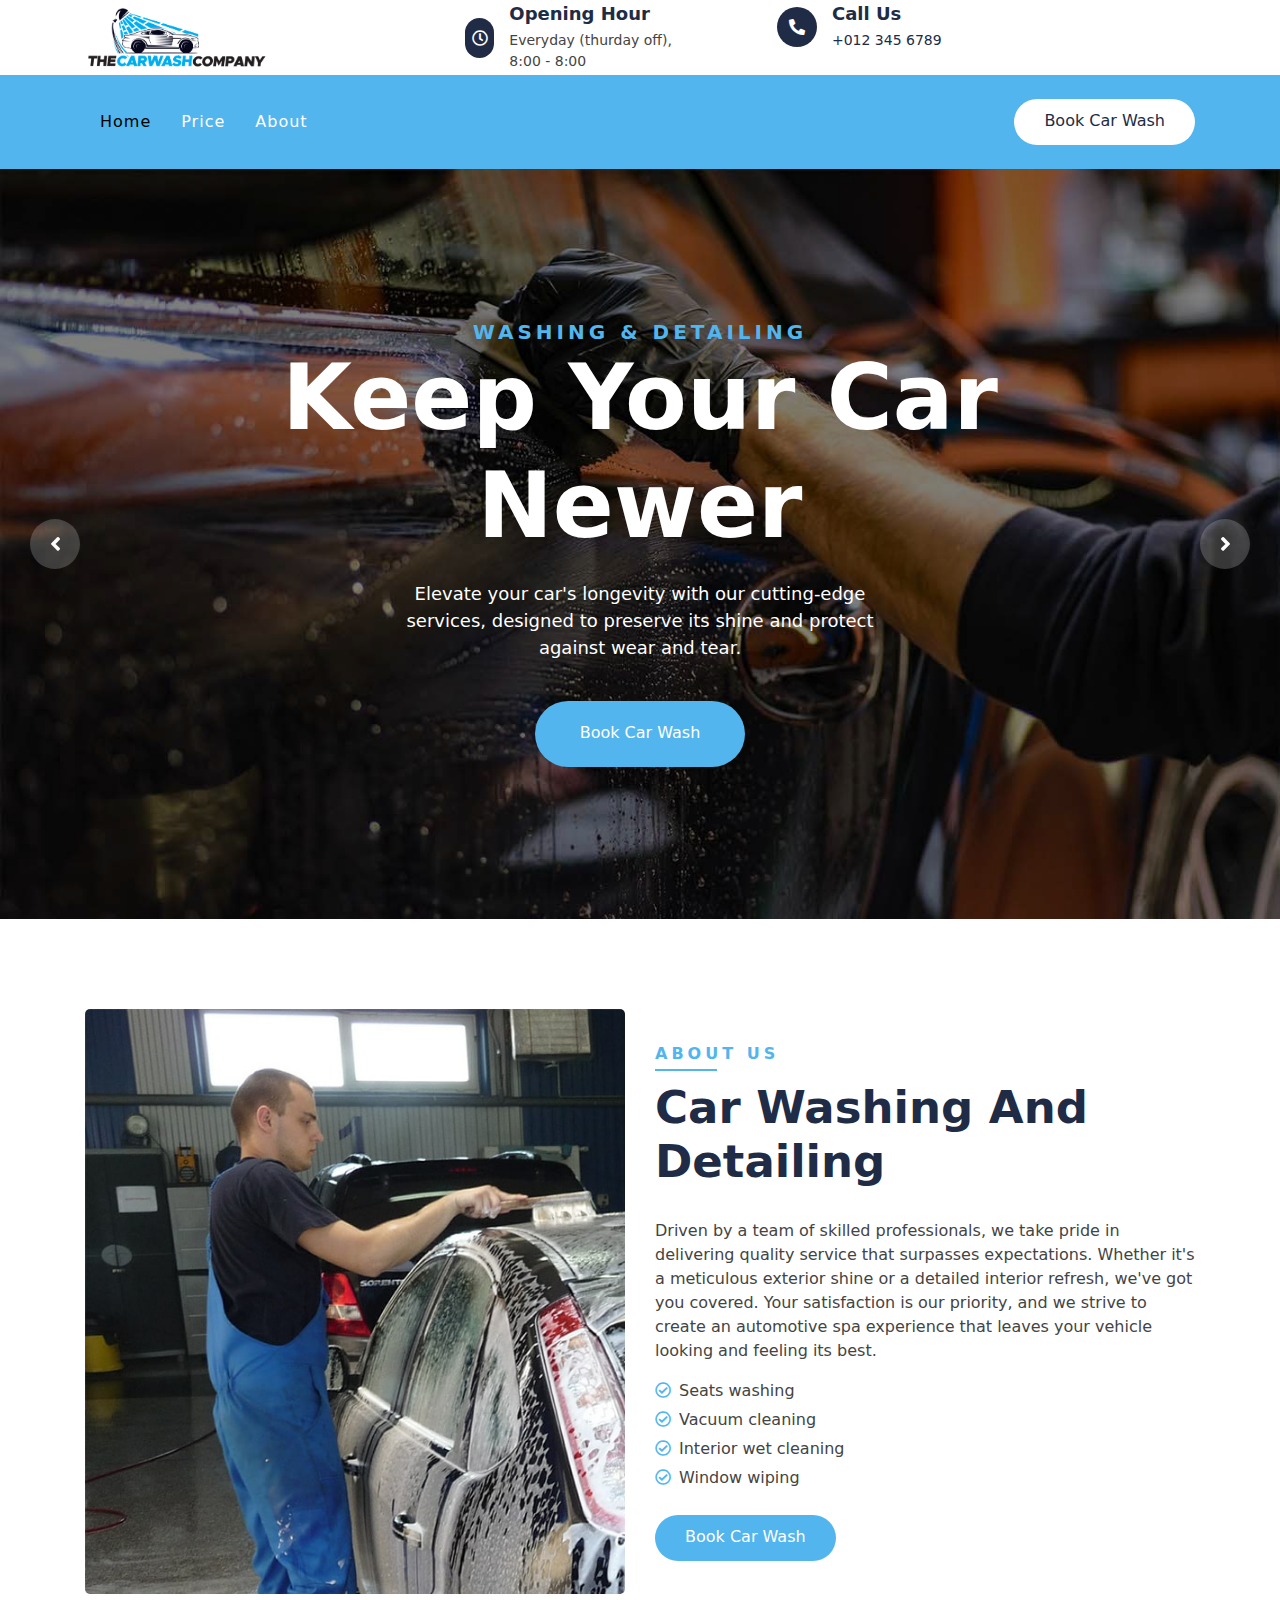
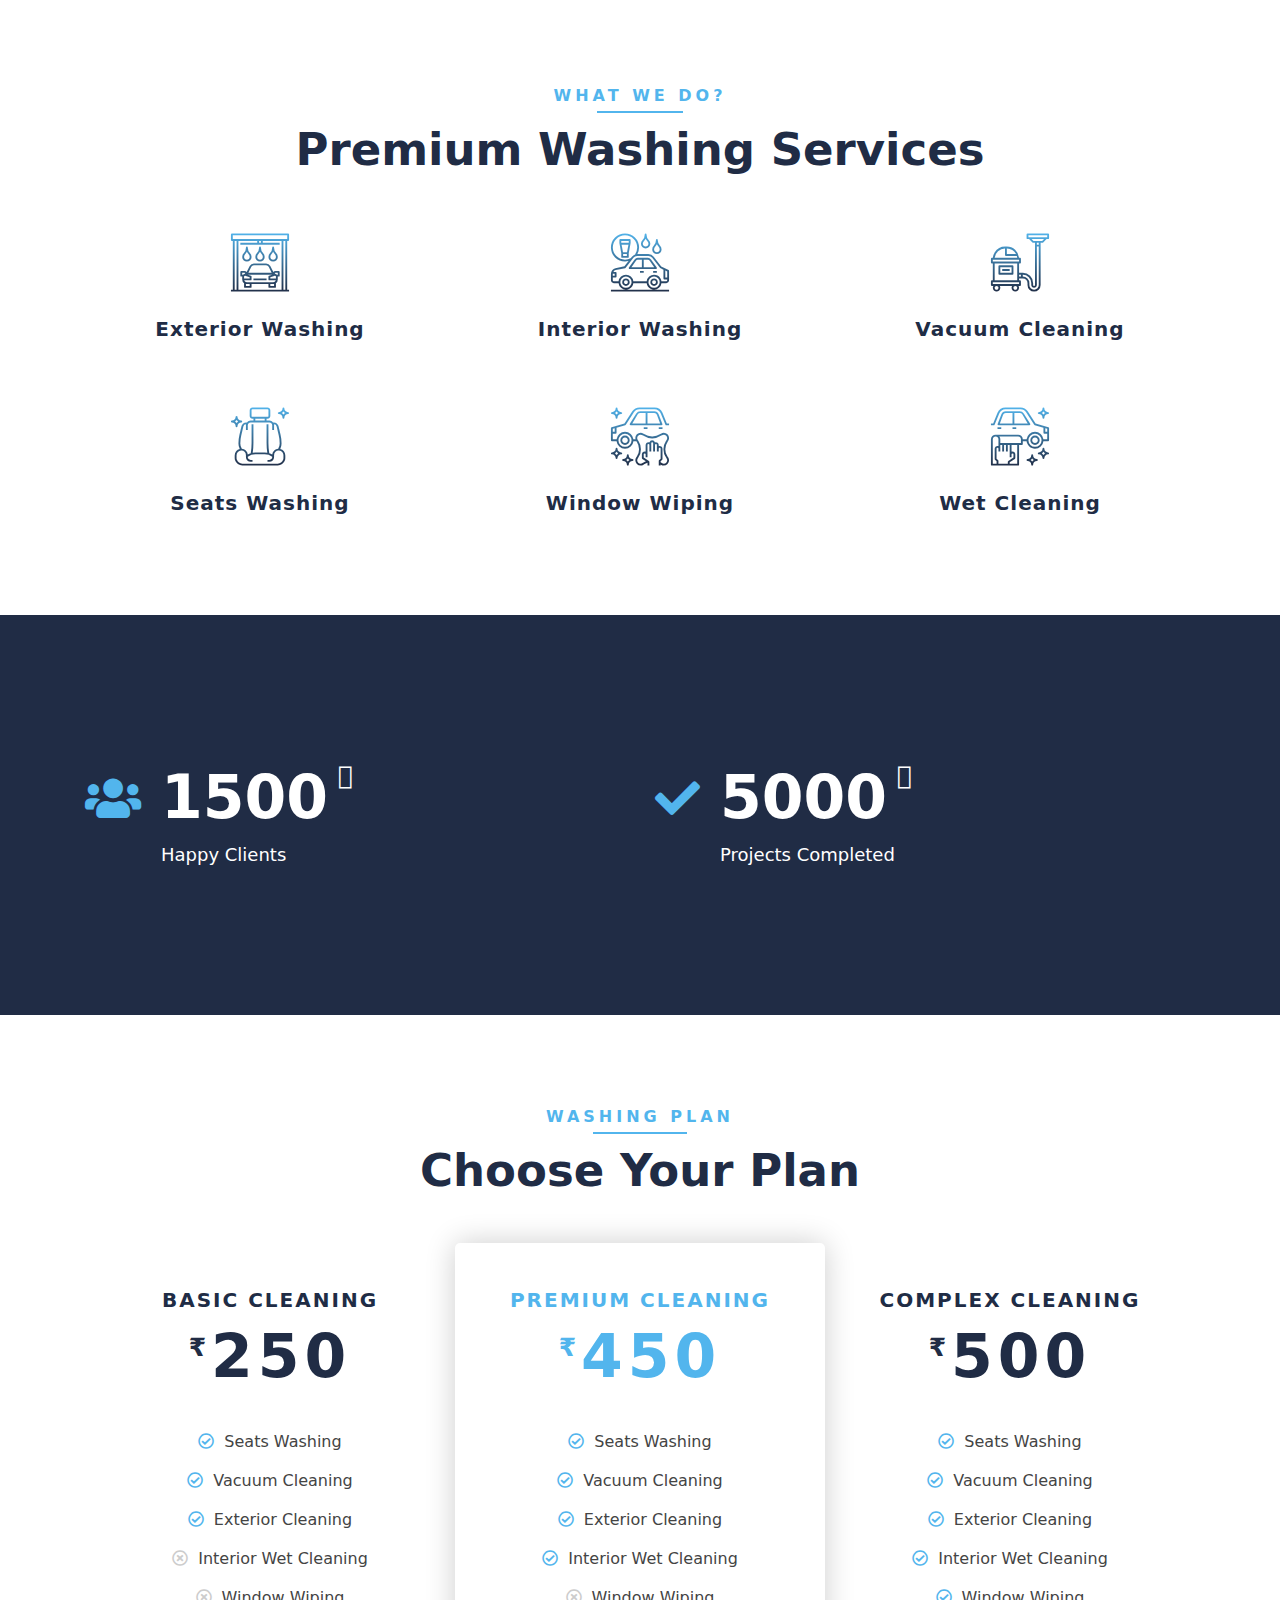
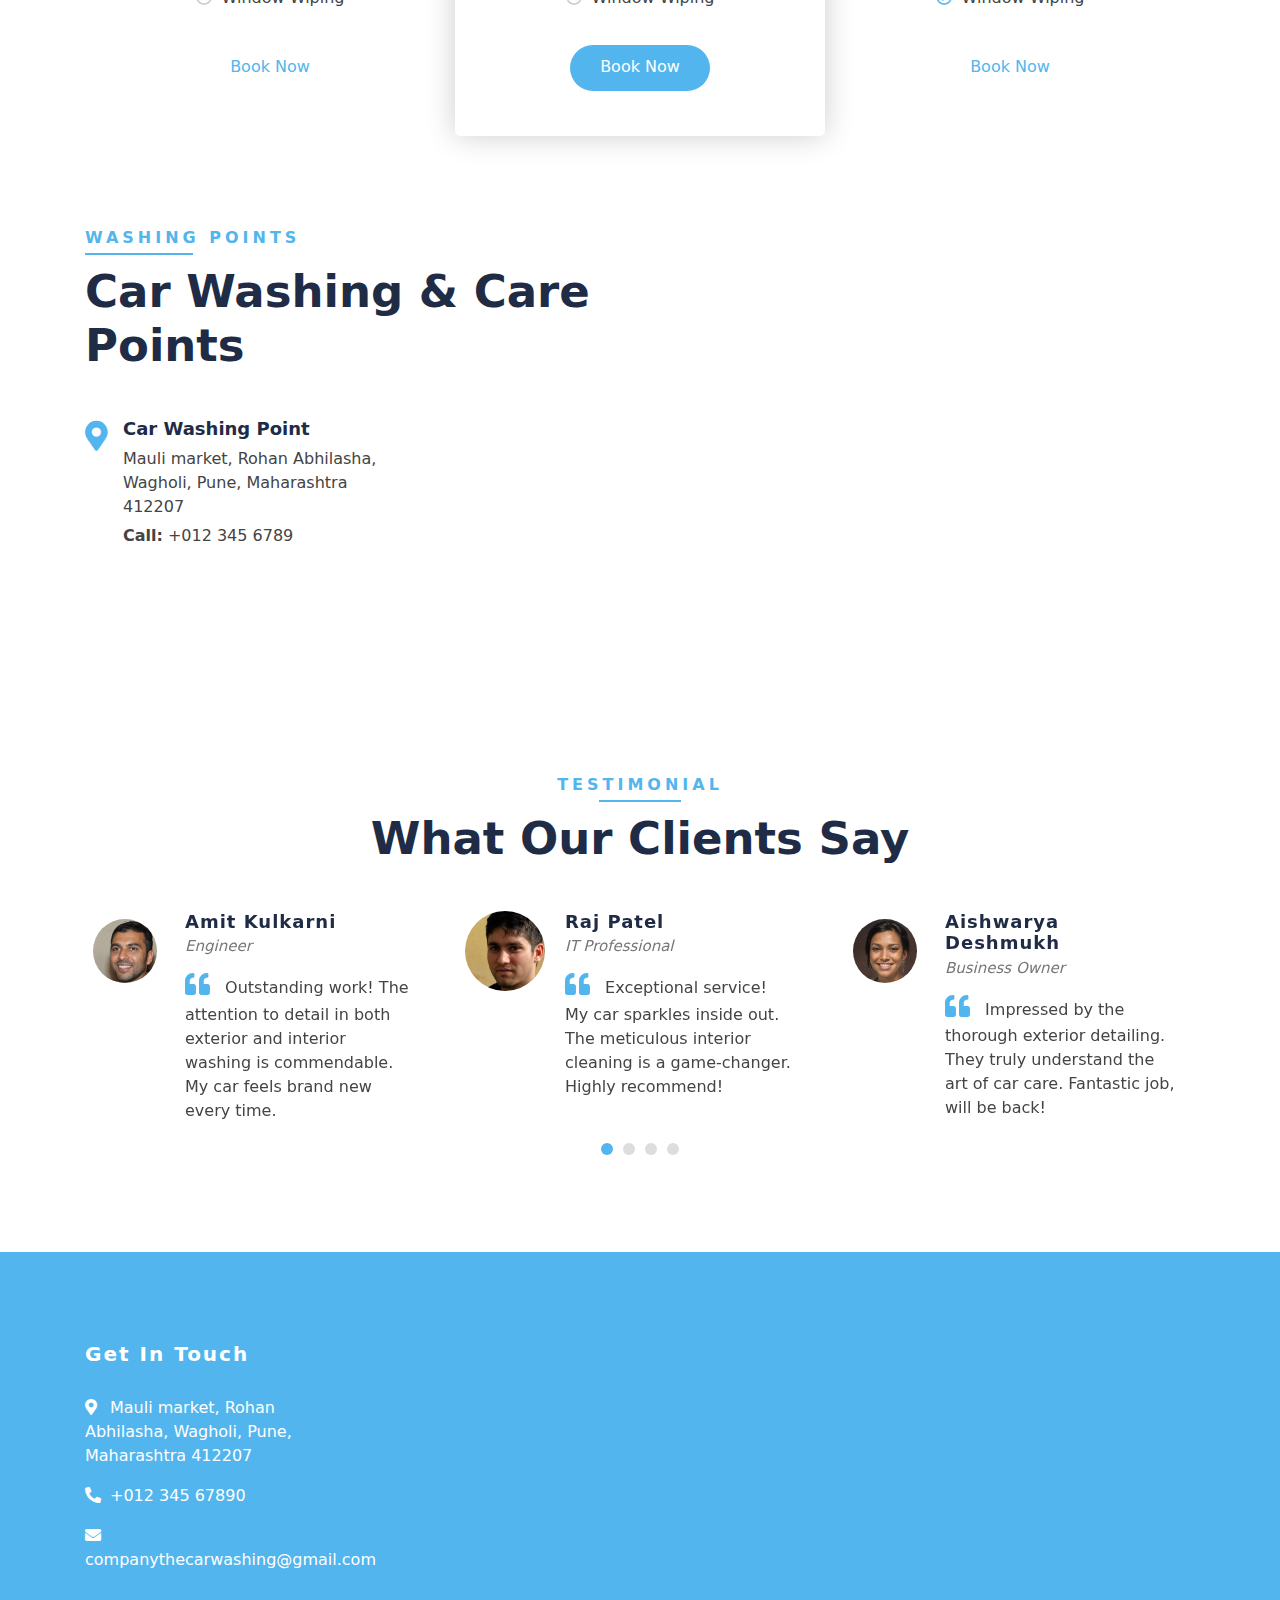
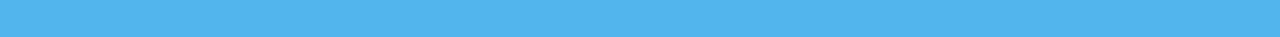
==== index.html @ 1bb8c7a6 "website uploaded v1" ====
<!DOCTYPE html>
<html lang="en">
  <head>
    <meta charset="utf-8" />
    <title>Washing Hub</title>
    <meta content="width=device-width, initial-scale=1.0" name="viewport" />
    <meta content="Free Website Template" name="keywords" />
    <meta content="Free Website Template" name="description" />
    <!-- Favicon -->
    <link href="img/favicon.ico" rel="icon" />

    <!-- CSS Libraries -->
    <link
      href="https://stackpath.bootstrapcdn.com/bootstrap/4.4.1/css/bootstrap.min.css"
      rel="stylesheet"
    />
    <link
      href="https://cdnjs.cloudflare.com/ajax/libs/font-awesome/5.10.0/css/all.min.css"
      rel="stylesheet"
    />
    <link href="lib/flaticon/font/flaticon.css" rel="stylesheet" />
    <link href="lib/animate/animate.min.css" rel="stylesheet" />
    <link href="lib/owlcarousel/assets/owl.carousel.min.css" rel="stylesheet" />

    <!-- Template Stylesheet -->
    <link href="css/style.css" rel="stylesheet" />
  </head>

  <body>
    <!-- Top Bar Start -->
    <div class="top-bar">
      <div class="container">
        <div class="row align-items-center">
          <div class="col-lg-4 col-md-12">
            <div class="logo">
              <a href="index.html">
                <!-- <h1>Washing<span>Hub</span></h1> -->
                <img src="img/logo.png" alt="Logo">
              </a>
            </div>
          </div>
          <div class="col-lg-8 col-md-7 d-none d-lg-block">
            <div class="row">
              <div class="col-4">
                <div class="top-bar-item">
                  <div class="top-bar-icon">
                    <i class="far fa-clock"></i>
                  </div>
                  <div class="top-bar-text">
                    <h3>Opening Hour</h3>
                    <p>Everyday (thurday off), 8:00 - 8:00</p>
                  </div>
                </div>
              </div>
              <div class="col-4">
                <div class="top-bar-item">
                  <div class="top-bar-icon">
                    <i class="fa fa-phone-alt"></i>
                  </div>
                  <div class="top-bar-text">
                    <h3>Call Us</h3>
                    <p><a href="tel:+4733378901">+012 345 6789</a></p>
                  </div>
                </div>
              </div>
              <div class="col-4">
                <!-- <div class="top-bar-item">
                  <div class="top-bar-icon">
                    <i class="far fa-envelope"></i>
                  </div>
                  <div class="top-bar-text">
                    <h3>Email Us</h3>
                    <p>
                      <a href="mailto:companythecarwashing@gmail.com"
                        >companythecarwashing@gmail.com</a
                      >
                    </p>
                  </div>
                </div> -->
              </div>
            </div>
          </div>
        </div>
      </div>
    </div>
    <!-- Top Bar End -->

    <!-- Nav Bar Start -->
    <div class="nav-bar">
      <div class="container">
        <nav class="navbar navbar-expand-lg bg-dark navbar-dark">
          <a href="#" class="navbar-brand">MENU</a>
          <button
            type="button"
            class="navbar-toggler"
            data-toggle="collapse"
            data-target="#navbarCollapse"
          >
            <span class="navbar-toggler-icon"></span>
          </button>

          <div
            class="collapse navbar-collapse justify-content-between"
            id="navbarCollapse"
          >
            <div class="navbar-nav mr-auto">
              <a href="index.html" class="nav-item nav-link active">Home</a>

              <!-- <a href="service.html" class="nav-item nav-link">Service</a> -->
              <a href="price.html" class="nav-item nav-link">Price</a>
              <!-- <a href="location.html" class="nav-item nav-link">Washing Points</a>
                            <a href="contact.html" class="nav-item nav-link">Contact</a> -->
              <a href="about.html" class="nav-item nav-link">About</a>
            </div>
            <div class="ml-auto">
              <a
                class="btn btn-custom"
                href="https://calendly.com/thecarwashcompany/car-wash"
                >Book Car Wash</a
              >
            </div>
          </div>
        </nav>
      </div>
    </div>
    <!-- Nav Bar End -->

    <!-- Carousel Start -->
    <div class="carousel">
      <div class="container-fluid">
        <div class="owl-carousel">
          <div class="carousel-item">
            <div class="carousel-img">
              <img src="img/carousel-1.jpg" alt="Image" />
            </div>
            <div class="carousel-text">
              <h3>Washing & Detailing</h3>
              <h1>Keep your Car Newer</h1>
              <p>
                Elevate your car's longevity with our cutting-edge services,
                designed to preserve its shine and protect against wear and
                tear.
              </p>
              <a
                class="btn btn-custom"
                href="https://calendly.com/thecarwashcompany/car-wash"
                >Book Car Wash</a
              >
            </div>
          </div>
          <div class="carousel-item">
            <div class="carousel-img">
              <img src="img/carousel-2.jpg" alt="Image" />
            </div>
            <div class="carousel-text">
              <h3>Washing & Detailing</h3>
              <h1>Quality service for you</h1>
              <p>
                Immerse your vehicle in the finest care, ensuring a meticulous
                and thorough cleaning experience that goes beyond surface-level
                dirt.
              </p>
              <a
                class="btn btn-custom"
                href="https://calendly.com/thecarwashcompany/car-wash"
                >Book Car Wash</a
              >
            </div>
          </div>
          <div class="carousel-item">
            <div class="carousel-img">
              <img src="img/carousel-3.jpg" alt="Image" />
            </div>
            <div class="carousel-text">
              <h3>Washing & Detailing</h3>
              <h1>Exterior & Interior Washing</h1>
              <p>
                Elevate your ride with our Exterior & Interior Washing – a blend
                of precision detailing for a gleaming exterior and a pampering
                spa treatment for a fresh and inviting interior experience.
              </p>
              <a
                class="btn btn-custom"
                href="https://calendly.com/thecarwashcompany/car-wash"
                >Book Car Wash</a
              >
            </div>
          </div>
        </div>
      </div>
    </div>
    <!-- Carousel End -->

    <!-- About Start -->
    <div class="about">
      <div class="container">
        <div class="row align-items-center">
          <div class="col-lg-6">
            <div class="about-img">
              <img src="img/about.jpg" alt="Image" />
            </div>
          </div>
          <div class="col-lg-6">
            <div class="section-header text-left">
              <p>About Us</p>
              <h2>car washing and detailing</h2>
            </div>
            <div class="about-content">
              <p>
                Driven by a team of skilled professionals, we take pride in
                delivering quality service that surpasses expectations. Whether
                it's a meticulous exterior shine or a detailed interior refresh,
                we've got you covered. Your satisfaction is our priority, and we
                strive to create an automotive spa experience that leaves your
                vehicle looking and feeling its best.
              </p>
              <ul>
                <li><i class="far fa-check-circle"></i>Seats washing</li>
                <li><i class="far fa-check-circle"></i>Vacuum cleaning</li>
                <li>
                  <i class="far fa-check-circle"></i>Interior wet cleaning
                </li>
                <li><i class="far fa-check-circle"></i>Window wiping</li>
              </ul>
              <a
                class="btn btn-custom"
                href="https://calendly.com/thecarwashcompany/car-wash"
                >Book Car Wash</a
              >
            </div>
          </div>
        </div>
      </div>
    </div>
    <!-- About End -->

    <!-- Service Start -->
    <div class="service">
      <div class="container">
        <div class="section-header text-center">
          <p>What We Do?</p>
          <h2>Premium Washing Services</h2>
        </div>
        <div class="row">
          <div class="col-lg-4 col-md-6">
            <center>
              <div class="service-item">
                <i class="flaticon-car-wash-1"></i>
                <h3>Exterior Washing</h3>
                <!-- <p>Lorem ipsum dolor sit amet elit. Phase nec preti facils ornare velit non metus tortor</p> -->
              </div>
            </center>
          </div>
          <div class="col-lg-4 col-md-6">
            <center>
              <div class="service-item">
                <i class="flaticon-car-wash"></i>
                <h3>Interior Washing</h3>
                <!-- <p>Lorem ipsum dolor sit amet elit. Phase nec preti facils ornare velit non metus tortor</p> -->
              </div>
            </center>
          </div>
          <div class="col-lg-4 col-md-6">
            <center>
              <div class="service-item">
                <i class="flaticon-vacuum-cleaner"></i>
                <h3>Vacuum Cleaning</h3>
                <!-- <p>Lorem ipsum dolor sit amet elit. Phase nec preti facils ornare velit non metus tortor</p> -->
              </div>
            </center>
          </div>
          <div class="col-lg-4 col-md-6">
            <center>
              <div class="service-item">
                <i class="flaticon-seat"></i>
                <h3>Seats Washing</h3>
                <!-- <p>Lorem ipsum dolor sit amet elit. Phase nec preti facils ornare velit non metus tortor</p> -->
              </div>
            </center>
          </div>
          <div class="col-lg-4 col-md-6">
            <center>
              <div class="service-item">
                <i class="flaticon-car-service"></i>
                <h3>Window Wiping</h3>
                <!-- <p>Lorem ipsum dolor sit amet elit. Phase nec preti facils ornare velit non metus tortor</p> -->
              </div>
            </center>
          </div>
          <div class="col-lg-4 col-md-6">
            <center>
              <div class="service-item">
                <i class="flaticon-car-service-2"></i>
                <h3>Wet Cleaning</h3>
                <!-- <p>Lorem ipsum dolor sit amet elit. Phase nec preti facils ornare velit non metus tortor</p> -->
              </div>
            </center>
          </div>
          <!-- <div class="col-lg-3 col-md-6">
                        <div class="service-item">
                            <i class="flaticon-car-wash"></i>
                            <h3>Oil Changing</h3>
                            <p>Lorem ipsum dolor sit amet elit. Phase nec preti facils ornare velit non metus tortor</p>
                        </div>
                    </div>
                    <div class="col-lg-3 col-md-6">
                        <div class="service-item">
                            <i class="flaticon-brush-1"></i>
                            <h3>Brake Reparing</h3>
                            <p>Lorem ipsum dolor sit amet elit. Phase nec preti facils ornare velit non metus tortor</p>
                        </div>
                    </div> -->
        </div>
      </div>
    </div>
    <!-- Service End -->

    <!-- Facts Start -->
    <div class="facts" data-parallax="scroll" data-image-src="img/facts.jpg">
      <div class="container">
        <div class="row">
          <!-- <div class="col-lg-3 col-md-6">
                        <div class="facts-item">
                            <i class="fa fa-map-marker-alt"></i>
                            <div class="facts-text">
                                <h3 data-toggle="counter-up">25</h3>
                                <p>Service Points</p>
                            </div>
                        </div>
                    </div>
                    <div class="col-lg-3 col-md-6">
                        <div class="facts-item">
                            <i class="fa fa-user"></i>
                            <div class="facts-text">
                                <h3 data-toggle="counter-up">350</h3>
                                <p>Engineers & Workers</p>
                            </div>
                        </div>
                    </div> -->
          <div class="col-lg-6 col-md-6">
            <div class="facts-item">
              <i class="fa fa-users"></i>
              <div class="facts-text">
                <h3 data-toggle="counter-up">1500</h3>
                <p>Happy Clients</p>
              </div>
            </div>
          </div>
          <div class="col-lg-6 col-md-6">
            <div class="facts-item">
              <i class="fa fa-check"></i>
              <div class="facts-text">
                <h3 data-toggle="counter-up">5000</h3>
                <p>Projects Completed</p>
              </div>
            </div>
          </div>
        </div>
      </div>
    </div>
    <!-- Facts End -->

    <!-- Price Start -->
    <div class="price">
      <div class="container">
        <div class="section-header text-center">
          <p>Washing Plan</p>
          <h2>Choose Your Plan</h2>
        </div>
        <div class="row">
          <div class="col-md-4">
            <div class="price-item">
              <div class="price-header">
                <h3>Basic Cleaning</h3>
                <h2><span>₹</span><strong>250</strong><span></span></h2>
              </div>
              <div class="price-body">
                <ul>
                  <li><i class="far fa-check-circle"></i>Seats Washing</li>
                  <li><i class="far fa-check-circle"></i>Vacuum Cleaning</li>
                  <li><i class="far fa-check-circle"></i>Exterior Cleaning</li>
                  <li>
                    <i class="far fa-times-circle"></i>Interior Wet Cleaning
                  </li>
                  <li><i class="far fa-times-circle"></i>Window Wiping</li>
                </ul>
              </div>
              <div class="price-footer">
                <a class="btn btn-custom" href="">Book Now</a>
              </div>
            </div>
          </div>
          <div class="col-md-4">
            <div class="price-item featured-item">
              <div class="price-header">
                <h3>Premium Cleaning</h3>
                <h2><span>₹</span><strong>450</strong><span></span></h2>
              </div>
              <div class="price-body">
                <ul>
                  <li><i class="far fa-check-circle"></i>Seats Washing</li>
                  <li><i class="far fa-check-circle"></i>Vacuum Cleaning</li>
                  <li><i class="far fa-check-circle"></i>Exterior Cleaning</li>
                  <li>
                    <i class="far fa-check-circle"></i>Interior Wet Cleaning
                  </li>
                  <li><i class="far fa-times-circle"></i>Window Wiping</li>
                </ul>
              </div>
              <div class="price-footer">
                <a class="btn btn-custom" href="">Book Now</a>
              </div>
            </div>
          </div>
          <div class="col-md-4">
            <div class="price-item">
              <div class="price-header">
                <h3>Complex Cleaning</h3>
                <h2><span>₹</span><strong>500</strong><span></span></h2>
              </div>
              <div class="price-body">
                <ul>
                  <li><i class="far fa-check-circle"></i>Seats Washing</li>
                  <li><i class="far fa-check-circle"></i>Vacuum Cleaning</li>
                  <li><i class="far fa-check-circle"></i>Exterior Cleaning</li>
                  <li>
                    <i class="far fa-check-circle"></i>Interior Wet Cleaning
                  </li>
                  <li><i class="far fa-check-circle"></i>Window Wiping</li>
                </ul>
              </div>
              <div class="price-footer">
                <a class="btn btn-custom" href="">Book Now</a>
              </div>
            </div>
          </div>
        </div>
      </div>
    </div>
    <!-- Price End -->

    <!-- Location Start -->
    <div class="location">
      <div class="container">
        <div class="row">
          <div class="col-lg-7">
            <div class="section-header text-left">
              <p>Washing Points</p>
              <h2>Car Washing & Care Points</h2>
            </div>
            <div class="row">
              <div class="col-md-6">
                <div class="location-item">
                  <i class="fa fa-map-marker-alt"></i>
                  <div class="location-text">
                    <h3>Car Washing Point</h3>
                    <p>Mauli market, Rohan Abhilasha, Wagholi, Pune, Maharashtra 412207</p>
                    <p><strong>Call:</strong>+012 345 6789</p>
                  </div>
                </div>
              </div>
              <!-- <div class="col-md-6">
                                <div class="location-item">
                                    <i class="fa fa-map-marker-alt"></i>
                                    <div class="location-text">
                                        <h3>Car Washing Point</h3>
                                        <p>Mauli market, Rohan Abhilasha, Wagholi, Pune, Maharashtra 412207</p>
                                        <p><strong>Call:</strong>+012 345 6789</p>
                                    </div>
                                </div>
                            </div>
                            <div class="col-md-6">
                                <div class="location-item">
                                    <i class="fa fa-map-marker-alt"></i>
                                    <div class="location-text">
                                        <h3>Car Washing Point</h3>
                                        <p>Mauli market, Rohan Abhilasha, Wagholi, Pune, Maharashtra 412207</p>
                                        <p><strong>Call:</strong>+012 345 6789</p>
                                    </div>
                                </div>
                            </div> -->
              <!-- <div class="col-md-6">
                                <div class="location-item">
                                    <i class="fa fa-map-marker-alt"></i>
                                    <div class="location-text">
                                        <h3>Car Washing Point</h3>
                                        <p>Mauli market, Rohan Abhilasha, Wagholi, Pune, Maharashtra 412207</p>
                                        <p><strong>Call:</strong>+012 345 6789</p>
                                    </div>
                                </div>
                            </div> -->
            </div>
          </div>

          <div class="col-lg-5">
            <iframe src="https://www.google.com/maps/embed?pb=!1m18!1m12!1m3!1d1614.3391071821234!2d73.96593327386806!3d18.593377877137232!2m3!1f0!2f0!3f0!3m2!1i1024!2i768!4f13.1!3m3!1m2!1s0x3bc2c5f25bf4a15d%3A0x6356641befa6824b!2sMauli%20market!5e0!3m2!1sen!2sin!4v1707665651496!5m2!1sen!2sin" width="600" height="450" style="border:0;" allowfullscreen="" loading="lazy" referrerpolicy="no-referrer-when-downgrade"></iframe>
            <!-- <div class="location-form">
                            <h3>Request for a car wash</h3>
                            <form>
                                <div class="control-group">
                                    <input type="text" class="form-control" placeholder="Name" required="required" />
                                </div>
                                <div class="control-group">
                                    <input type="email" class="form-control" placeholder="Email" required="required" />
                                </div>
                                <div class="control-group">
                                    <textarea class="form-control" placeholder="Description" required="required"></textarea>
                                </div>
                                <div>
                                    <button class="btn btn-custom" type="submit">Send Request</button>
                                </div>
                            </form>
                        </div> -->
          </div>
        </div>
      </div>
    </div>
    <!-- Location End -->

    <!-- Team Start -->
    <!-- <div class="team">
            <div class="container">
                <div class="section-header text-center">
                    <p>Meet Our Team</p>
                    <h2>Our Engineers & Workers</h2>
                </div>
                <div class="row">
                    <div class="col-lg-3 col-md-6">
                        <div class="team-item">
                            <div class="team-img">
                                <img src="img/team-1.png" alt="Team Image">
                            </div>
                            <div class="team-text">
                                <h2>Donald John</h2>
                                <p>Engineer</p>
                                <div class="team-social">
                                    <a href=""><i class="fab fa-twitter"></i></a>
                                    <a href=""><i class="fab fa-facebook-f"></i></a>
                                    <a href=""><i class="fab fa-linkedin-in"></i></a>
                                    <a href=""><i class="fab fa-instagram"></i></a>
                                </div>
                            </div>
                        </div>
                    </div>
                    <div class="col-lg-3 col-md-6">
                        <div class="team-item">
                            <div class="team-img">
                                <img src="img/team-1.png" alt="Team Image">
                            </div>
                            <div class="team-text">
                                <h2>Adam Phillips</h2>
                                <p>Engineer</p>
                                <div class="team-social">
                                    <a href=""><i class="fab fa-twitter"></i></a>
                                    <a href=""><i class="fab fa-facebook-f"></i></a>
                                    <a href=""><i class="fab fa-linkedin-in"></i></a>
                                    <a href=""><i class="fab fa-instagram"></i></a>
                                </div>
                            </div>
                        </div>
                    </div>
                    <div class="col-lg-3 col-md-6">
                        <div class="team-item">
                            <div class="team-img">
                                <img src="img/team-1.png" alt="Team Image">
                            </div>
                            <div class="team-text">
                                <h2>Thomas Olsen</h2>
                                <p>Worker</p>
                                <div class="team-social">
                                    <a href=""><i class="fab fa-twitter"></i></a>
                                    <a href=""><i class="fab fa-facebook-f"></i></a>
                                    <a href=""><i class="fab fa-linkedin-in"></i></a>
                                    <a href=""><i class="fab fa-instagram"></i></a>
                                </div>
                            </div>
                        </div>
                    </div>
                    <div class="col-lg-3 col-md-6">
                        <div class="team-item">
                            <div class="team-img">
                                <img src="img/team-1.png" alt="Team Image">
                            </div>
                            <div class="team-text">
                                <h2>James Alien</h2>
                                <p>Worker</p>
                                <div class="team-social">
                                    <a href=""><i class="fab fa-twitter"></i></a>
                                    <a href=""><i class="fab fa-facebook-f"></i></a>
                                    <a href=""><i class="fab fa-linkedin-in"></i></a>
                                    <a href=""><i class="fab fa-instagram"></i></a>
                                </div>
                            </div>
                        </div>
                    </div>
                </div>
            </div>
        </div> -->
    <!-- Team End -->

    <!-- Testimonial Start -->
    <div class="testimonial">
      <div class="container">
        <div class="section-header text-center">
          <p>Testimonial</p>
          <h2>What our clients say</h2>
        </div>
        <div class="owl-carousel testimonials-carousel">
          <div class="testimonial-item">
            <img src="img/Raj Patel_IT Professional.png" alt="Image" />
            <div class="testimonial-text">
              <h3>Raj Patel</h3>
              <h4>IT Professional</h4>
              <p>
                Exceptional service! My car sparkles inside out. The meticulous
                interior cleaning is a game-changer. Highly recommend!
              </p>
            </div>
          </div>
          <div class="testimonial-item">
            <img src="img/Aishwarya Deshmukh_Business owner.png" alt="Image" />
            <div class="testimonial-text">
              <h3>Aishwarya Deshmukh</h3>
              <h4>Business Owner</h4>
              <p>
                Impressed by the thorough exterior detailing. They truly
                understand the art of car care. Fantastic job, will be back!
              </p>
            </div>
          </div>
          <div class="testimonial-item">
            <img src="img/Dr Ananya Joshi_Doctor.png" alt="Image" />
            <div class="testimonial-text">
              <h3>Dr. Ananya Joshi</h3>
              <h4>Doctor</h4>
              <p>
                As a busy professional, I appreciate the efficiency. The
                exterior shine and interior freshness exceeded my expectations.
                Great job!
              </p>
            </div>
          </div>
          <div class="testimonial-item">
            <img src="img/Amit Kulkarni_Engineer.jpg" alt="Image" />
            <div class="testimonial-text">
              <h3>Amit Kulkarni</h3>
              <h4>Engineer</h4>
              <p>
                Outstanding work! The attention to detail in both exterior and
                interior washing is commendable. My car feels brand new every
                time.
              </p>
            </div>
          </div>
        </div>
      </div>
    </div>
    <!-- Testimonial End -->

    <!-- Footer Start -->
    <div class="footer">
      <div class="container">
        <div class="row">
          <div class="col-lg-3 col-md-6">
            <div class="footer-contact">
              <h2>Get In Touch</h2>
              <p>
                <i class="fa fa-map-marker-alt"></i>Mauli market, Rohan Abhilasha, Wagholi, Pune, Maharashtra 412207
              </p>
              <p><i class="fa fa-phone-alt"></i>+012 345 67890</p>
              <p><i class="fa fa-envelope"></i>companythecarwashing@gmail.com</p>
              <div class="footer-social">
                <!-- <a class="btn" href=""><i class="fab fa-twitter"></i></a>
                                <a class="btn" href=""><i class="fab fa-facebook-f"></i></a>
                                <a class="btn" href=""><i class="fab fa-youtube"></i></a> -->
                <!-- <a class="btn" href=""><i class="fab fa-instagram"></i></a>
                <a class="btn" href=""><i class="fab fa-whatsapp"></i></a> -->
              </div>
            </div>
          </div>
          <!-- <div class="col-lg-3 col-md-6">
                        <div class="footer-link">
                            <h2>Popular Links</h2>
                            <a href="">About Us</a>
                            <a href="">Contact Us</a>
                            <a href="">Our Service</a>
                            <a href="">Service Points</a>
                            <a href="">Pricing Plan</a>
                        </div>
                    </div>
                    <div class="col-lg-3 col-md-6">
                        <div class="footer-link">
                            <h2>Useful Links</h2>
                            <a href="">Terms of use</a>
                            <a href="">Privacy policy</a>
                            <a href="">Cookies</a>
                            <a href="">Help</a>
                            <a href="">FQAs</a>
                        </div>
                    </div> -->
          <!-- <div class="col-lg-3 col-md-6">
                        <div class="footer-newsletter">
                            <h2>Newsletter</h2>
                            <form>
                                <input class="form-control" placeholder="Full Name">
                                <input class="form-control" placeholder="Email">
                                <button class="btn btn-custom">Submit</button>
                            </form>
                        </div>
                    </div> -->
        </div>
      </div>
    </div>
    <!-- Footer End -->

    <!-- Back to top button -->
    <a href="#" class="back-to-top"><i class="fa fa-chevron-up"></i></a>

    <!-- Pre Loader -->
    <div id="loader" class="show">
      <div class="loader"></div>
    </div>

    <!-- JavaScript Libraries -->
    <script src="https://code.jquery.com/jquery-3.4.1.min.js"></script>
    <script src="https://stackpath.bootstrapcdn.com/bootstrap/4.4.1/js/bootstrap.bundle.min.js"></script>
    <script src="lib/easing/easing.min.js"></script>
    <script src="lib/owlcarousel/owl.carousel.min.js"></script>
    <script src="lib/waypoints/waypoints.min.js"></script>
    <script src="lib/counterup/counterup.min.js"></script>

    <!-- Contact Javascript File -->
    <script src="mail/jqBootstrapValidation.min.js"></script>
    <script src="mail/contact.js"></script>

    <!-- Template Javascript -->
    <script src="js/main.js"></script>
  </body>
</html>
---- lib/flaticon/font/flaticon.css ----
/*
  	Flaticon icon font: Flaticon
  	Creation date: 11/10/2020 08:08
  	*/

@font-face {
  font-family: "Flaticon";
  src: url("./Flaticon.eot");
  src: url("./Flaticon.eot?#iefix") format("embedded-opentype"),
       url("./Flaticon.woff2") format("woff2"),
       url("./Flaticon.woff") format("woff"),
       url("./Flaticon.ttf") format("truetype"),
       url("./Flaticon.svg#Flaticon") format("svg");
  font-weight: normal;
  font-style: normal;
}

@media screen and (-webkit-min-device-pixel-ratio:0) {
  @font-face {
    font-family: "Flaticon";
    src: url("./Flaticon.svg#Flaticon") format("svg");
  }
}

[class^="flaticon-"]:before, [class*=" flaticon-"]:before,
[class^="flaticon-"]:after, [class*=" flaticon-"]:after {   
  font-family: Flaticon;
        font-size: 20px;
font-style: normal;
margin-left: 20px;
}

.flaticon-car-wash-1:before { content: "\f100"; }
.flaticon-car-service:before { content: "\f101"; }
.flaticon-seat:before { content: "\f102"; }
.flaticon-car-service-1:before { content: "\f103"; }
.flaticon-car-wash:before { content: "\f104"; }
.flaticon-brush:before { content: "\f105"; }
.flaticon-vacuum-cleaner:before { content: "\f106"; }
.flaticon-brush-1:before { content: "\f107"; }
.flaticon-car-service-2:before { content: "\f108"; }
.flaticon-car-service-3:before { content: "\f109"; }
---- css/style.css ----
/*******************************/
/********* General CSS *********/
/*******************************/
body {
    color: #444444;
    font-weight: 400;
    background: #ffffff;
    font-family: system-ui, -apple-system, BlinkMacSystemFont, 'Segoe UI', Roboto, Oxygen, Ubuntu, Cantarell, 'Open Sans', 'Helvetica Neue', sans-serif;
}

h1,
h2, 
h3, 
h4,
h5, 
h6 {
    color: #202C45;
}

a {
    color: #202C45;
    transition: .3s;
}

a:hover,
a:active,
a:focus {
    color: #52b5ed;
    outline: none;
    text-decoration: none;
}

.btn.btn-custom {
    padding: 10px 30px 12px 30px;
    text-align: center; 
    font-size: 16px;
    font-weight: 500;
    color: #ffffff;
    background: #52b5ed;
    border: none;
    border-radius: 60px;
    box-shadow: inset 0 0 0 0 #202C45;
    transition: ease-out 0.5s;
    -webkit-transition: ease-out 0.5s;
    -moz-transition: ease-out 0.5s;
}

.btn.btn-custom:hover {
    color: #fff;
    background: #202C45;
    box-shadow: inset 200px 0 0 0 #202C45;
}

.btn:focus,
.form-control:focus {
    box-shadow: none;
}

.container-fluid {
    max-width: 1366px;
}

[class^="flaticon-"]:before, [class*=" flaticon-"]:before,
[class^="flaticon-"]:after, [class*=" flaticon-"]:after {   
    font-size: inherit;
    margin-left: 0;
}


/**********************************/
/****** Loader & Back to Top ******/
/**********************************/

.back-to-top {
    position: fixed;
    display: none;
    width: 44px;
    height: 44px;
    text-align: center;
    line-height: 1;
    font-size: 22px;
    right: 15px;
    bottom: 15px;
    transition: .5s;
    background: #7FBCD2;
    border-radius: 44px;
    z-index: 9;
}

.back-to-top i {
    color: #ffffff;
    padding-top: 10px;
}

.back-to-top:hover {
    background: #202C45;
}


/**********************************/
/********** Top Bar CSS ***********/
/**********************************/
.top-bar {
    position: relative;
    height: 75px;
    display: flex;
    align-items: center;
    background: #ffffff;
}

.top-bar .logo {
    text-align: left;
    overflow: hidden;
}

.top-bar .logo h1 {
    margin: -4px 0 0 0;
    color: #7FBCD2;
    font-size: 40px;
    line-height: 50px;
    font-weight: 800;
    letter-spacing: 1px;
    
}

.top-bar .logo h1 span {
    color: #202C45;
}

.top-bar .logo img {
    max-width: 100%;
    max-height: 60px;
}

.top-bar .top-bar-item {
    display: flex;
    align-items: center;
    justify-content: flex-end;
}

.top-bar .top-bar-icon {
    width: 40px;
    height: 40px;
    display: flex;
    align-items: center;
    justify-content: center;
    background: #202C45;
    border-radius: 40px;
}

.top-bar .top-bar-icon i {
    margin: 0;
    color: #ffffff;
    font-size: 16px;
}

.top-bar .top-bar-text {
    padding-left: 15px;
}

.top-bar .top-bar-text h3 {
    margin: 0 0 5px 0;
    font-size: 18px;
    font-weight: 600;
}

.top-bar .top-bar-text p {
    margin: 0;
    font-size: 14px;
    font-weight: 400;
}

@media (max-width: 991.98px) {
    .top-bar .logo {
        text-align: center;
    }
}


/**********************************/
/*********** Nav Bar CSS **********/
/**********************************/
.nav-bar {
    position: relative;
    background: #52b5ed;
}

.nav-bar.nav-sticky {
    position: fixed;
    width: 100%;
    top: 0;
    left: 0;
    box-shadow: 0 2px 5px rgba(0, 0, 0, .3);
    z-index: 999;
}

.nav-bar .navbar {
    padding: 20px 0;
    background: #52b5ed !important;
    transition: .3s;
}

.nav-bar.nav-sticky .navbar {
    padding: 5px 0;
}

.navbar-dark .navbar-nav .nav-link,
.navbar-dark .navbar-nav .nav-link:focus,
.navbar-dark .navbar-nav .nav-link:hover,
.navbar-dark .navbar-nav .nav-link.active {
    color: #ffffff;
    padding: 15px;
    font-weight: 500;
    letter-spacing: 1px;
}

.navbar-dark .navbar-nav .nav-link:hover,
.navbar-dark .navbar-nav .nav-link.active {
    color: black;
}

.nav-bar .dropdown-menu {
    margin-top: 0;
    border: 0;
    border-radius: 0;
    background: #f8f9fa;
}

.nav-bar .btn.btn-custom {
    color: #202C45;
    background: #ffffff;
    box-shadow: inset 0 0 0 0 #52b5ed;
}

.nav-bar .btn:hover {
    color: #ffffff;
    background: #52b5ed;
    box-shadow: inset 200px 0 0 0 #52b5ed;
}

@media (min-width: 992px) {
    .nav-bar .navbar-brand {
        display: none;
    }
}

@media (max-width: 991.98px) {
    .navbar-dark .navbar-nav .nav-link,
    .navbar-dark .navbar-nav .nav-link:focus,
    .navbar-dark .navbar-nav .nav-link:hover,
    .navbar-dark .navbar-nav .nav-link.active {
        padding: 5px 0;
    }
    
    .nav-bar .dropdown-menu {
        box-shadow: none;
    }
    
    .nav-bar .btn {
        display: none;
    }
}


/*******************************/
/********** Hero CSS ***********/
/*******************************/
.carousel {
    position: relative;
    width: 100%;
    min-height: 400px;
    background: #ffffff;
    margin-bottom: 45px;
}

.carousel .container-fluid {
    padding: 0;
}

.carousel .carousel-item {
    position: relative;
    width: 100%;
    min-height: 400px;
    display: flex;
    align-items: center;
    justify-content: center;
    flex-direction: column;
}

.carousel .carousel-img {
    position: relative;
    width: 100%;
    height: 100%;
    min-height: 400px;
    text-align: right;
    overflow: hidden;
}

.carousel .carousel-img::after {
    position: absolute;
    content: "";
    top: 0;
    right: 0;
    bottom: 0;
    left: 0;
    background: rgba(0, 0, 0, .5);
    z-index: 1;
}

.carousel .carousel-img img {
    width: 100%;
    height: 100%;
    object-fit: cover;
}

.carousel .carousel-text {
    position: absolute;
    max-width: 992px;
    padding: 0 15px;
    text-align: center;
    display: flex;
    align-items: center;
    justify-content: center;
    flex-direction: column;
    z-index: 2;
}

.carousel .carousel-text h3 {
    color: #52b5ed;
    font-size: 20px;
    font-weight: 700;
    letter-spacing: 4px;
    text-transform: uppercase;
    margin-bottom: 0px;
}

.carousel .carousel-text h1 {
    color: #ffffff;
    font-size: 90px;
    font-weight: 700;
    margin-bottom: 20px;
    text-transform: capitalize;
}

.carousel .carousel-text p {
    max-width: 500px;
    color: #ffffff;
    font-size: 18px;
    margin-bottom: 40px;
}

.carousel .btn.btn-custom {
    padding: 20px 45px 22px 45px;
    color: #ffffff;
}

.carousel .btn.btn-custom:hover {
    color: #fff;
}

.carousel .owl-nav {
    position: absolute;
    width: 100%;
    height: 50px;
    top: calc(50% - 25px);
    left: 0;
    display: flex;
    justify-content: space-between;
    z-index: 9;
}

.carousel .owl-nav .owl-prev,
.carousel .owl-nav .owl-next {
    width: 50px;
    height: 50px;
    display: flex;
    align-items: center;
    justify-content: center;
    color: #ffffff;
    border-radius: 50px;
    background: rgba(256, 256, 256, .2);
    font-size: 22px;
    transition: .5s;
}

.carousel .owl-nav .owl-prev {
    margin-left: 30px;
}

.carousel .owl-nav .owl-next {
    margin-right: 30px;
}

.carousel .owl-nav .owl-prev:hover,
.carousel .owl-nav .owl-next:hover {
    color: #ffffff;
    background: #52b5ed;
}

.carousel .animated {
    -webkit-animation-duration: 1s;
    animation-duration: 1s;
}

@media (max-width: 991.98px) {
    .carousel .carousel-text h3 {
        margin-bottom: 5px;
    }
    
    .carousel .carousel-text h1 {
        font-size: 60px;
    }
    
    .carousel .carousel-text p {
        font-size: 16px;
    }
    
    .carousel .carousel-text .btn {
        padding: 12px 30px;
        font-size: 15px;
        letter-spacing: 0;
    }
}

@media (max-width: 767.98px) {
    .carousel .carousel-text h3 {
        font-size: 18px;
        letter-spacing: 2px;
        margin-bottom: 15px;
    }
    
    .carousel .carousel-text h1 {
        font-size: 45px;
    }
    
    .carousel .carousel-text .btn {
        padding: 10px 25px;
        font-size: 15px;
        letter-spacing: 0;
    }
}

@media (max-width: 575.98px) {
    .carousel .carousel-text h3 {
        font-size: 14px;
        letter-spacing: 1px;
        margin-bottom: 10px;
    }
    
    .carousel .carousel-text h1 {
        font-size: 30px;
        margin-bottom: 15px;
    }
    
    .carousel .carousel-text p {
        margin-bottom: 25px;
    }
    
    .carousel .carousel-text .btn {
        padding: 8px 20px;
        font-size: 14px;
        letter-spacing: 0;
    }
}


/*******************************/
/******* Page Header CSS *******/
/*******************************/
.page-header {
    position: relative;
    margin-bottom: 45px;
    padding: 90px 0;
    text-align: center;
    background: #52b5ed;
    border-top: 1px dotted #ffffff;
}

.page-header h2 {
    position: relative;
    color: #ffffff;
    font-size: 60px;
    font-weight: 700;
    margin-bottom: 20px;
    padding-bottom: 5px;
}

.page-header h2::after {
    position: absolute;
    content: "";
    width: 100px;
    height: 2px;
    left: calc(50% - 50px);
    bottom: 0;
    background: #ffffff;
}

.page-header a {
    position: relative;
    padding: 0 12px;
    font-size: 22px;
    color: #ffffff;
}

.page-header a:hover {
    color: #52b5ed;
}

.page-header a::after {
    position: absolute;
    content: "/";
    width: 8px;
    height: 8px;
    top: -2px;
    right: -7px;
    text-align: center;
    color: #ffffff;
}

.page-header a:last-child::after {
    display: none;
}

@media (max-width: 991.98px) {
    .page-header {
        padding: 60px 0;
    }
    
    .page-header h2 {
        font-size: 45px;
    }
    
    .page-header a {
        font-size: 20px;
    }
}

@media (max-width: 767.98px) {
    .page-header {
        padding: 45px 0;
    }
    
    .page-header h2 {
        font-size: 35px;
    }
    
    .page-header a {
        font-size: 18px;
    }
}


/*******************************/
/******* Section Header ********/
/*******************************/
.section-header {
    position: relative;
    width: 100%;
    max-width: 700px;
    margin: 0 auto 45px auto;
}

.section-header p {
    display: inline-block;
    margin-bottom: 10px;
    padding-bottom: 5px;
    position: relative;
    font-size: 16px;
    font-weight: 700;
    letter-spacing: 4px;
    text-transform: uppercase;
    color: #52b5ed;
}

.section-header p::after {
    position: absolute;
    content: "";
    width: 50%;
    height: 2px;
    left: 25%;
    bottom: 0;
    background: #52b5ed;
}

.section-header.text-left p::after {
    left: 0;
}

.section-header.text-right p::after {
    left: 50%;
}

.section-header h2 {
    margin: 0;
    font-size: 45px;
    font-weight: 700;
    text-transform: capitalize;
}

@media (max-width: 991.98px) {
    .section-header h2 {
        font-size: 45px;
    }
}

@media (max-width: 767.98px) {
    .section-header h2 {
        font-size: 40px;
    }
}

@media (max-width: 575.98px) {
    .section-header h2 {
        font-size: 35px;
    }
}


/*******************************/
/********** About CSS **********/
/*******************************/
.about {
    position: relative;
    width: 100%;
    padding: 45px 0 15px 0;
}

.about .section-header {
    margin-bottom: 30px;
    margin-left: 0;
}

.about .about-img img {
    width: 100%;
    border-radius: 5px;
    margin-bottom: 30px;
}

.about .about-content {
    margin-bottom: 30px;
}

.about .about-content ul {
    margin: 0;
    padding: 0;
    list-style: none;
    margin-bottom: 25px;
}

.about .about-content ul li {
    margin-bottom: 5px;
}

.about .about-content ul li i {
    margin-right: 8px;
    color: #52b5ed;
}


/*******************************/
/********* Service CSS *********/
/*******************************/
.service {
    position: relative;
    width: 100%;
    padding: 45px 0 0 0;
}

.service .service-item {
    position: relative;
    width: 100%;
    display: flex;
    flex-direction: column;
    margin-bottom: 45px;
}

.service .service-item i {
    color: #202C45;
    font-size: 75px;
    line-height: 75px;
    margin-bottom: 20px;
}

.service .service-item [class^="flaticon-"]::before {
    margin: 0;
    font-size: 60px;
    line-height: 60px;
    background-image: linear-gradient(#52b5ed, #202C45);
    -webkit-background-clip: text;
    -webkit-text-fill-color: transparent;
    transition: .5s;
}

.service .service-item h3 {
    margin-bottom: 10px;
    font-size: 20px;
    font-weight: 700;
    letter-spacing: 1px;
}

.service .service-item p {
    margin: 0;
}


/*******************************/
/********** Facts CSS **********/
/*******************************/
.facts {
    position: relative;
    width: 100%;
    min-height: 400px;
    margin: 45px 0;
    display: flex;
    align-items: center;
    background: #202C45;
}

.facts .facts-item {
    display: flex;
    flex-direction: row;
    margin: 25px 0;
}

.facts .facts-item i {
    margin-top: 15px;
    font-size: 45px;
    color: #52b5ed;
}

.facts .facts-text {
    padding-left: 20px;
}

.facts .facts-text h3 {
    position: relative;
    display: inline-block;
    color: #ffffff;
    font-size: 60px;
    font-weight: 700;
}

.facts .facts-text h3::after {
    position: absolute;
    content: "\f067";
    top: 0px;
    right: -25px;
    color: #ffffff;
    font-size: 25px;
    font-family: ;
    font-weight: 900;
}

.facts .facts-text p {
    color: #ffffff;
    font-size: 18px;
    font-weight: 500;
    margin: 0;
}


/*******************************/
/********* Pricing CSS *********/
/*******************************/
.price {
    position: relative;
    width: 100%;
    padding: 45px 0 15px 0;
}

.price .row {
    padding: 0 15px;
}

.price .col-md-4 {
    padding: 0;
}

.price .price-item {
    position: relative;
    margin-bottom: 30px;
    background: #ffffff;
    border-radius: 5px;
    text-align: center;
}

.price .featured-item {
    box-shadow: 0 0 30px rgba(0, 0, 0, .2);
    z-index: 1;
}

.price .price-header {
    padding: 45px 0 30px 0;
}

.price .price-header h3 {
    font-size: 20px;
    font-weight: 700;
    letter-spacing: 2px;
    text-transform: uppercase;
}

.price .price-header h2 {
    display: flex;
    align-items: flex-start;
    justify-content: center;
    font-size: 60px;
    font-weight: 700;
    letter-spacing: 5px;
}

.price .price-header h2 span {
    font-size: 25px;
    line-height: 55px;
}

.price .price-item.featured-item h2,
.price .price-item.featured-item h3 {
    color: #52b5ed;
}

.price .price-body {
    padding: 0 0 20px 0;
}

.price .price-body ul {
    margin: 0;
    padding: 0;
    list-style: none;
}

.price .price-body ul li {
    padding: 0 0 15px 0;
}

.price .price-body ul li i {
    margin-right: 10px;
}

.price .price-body ul li i.fa-check-circle {
    color: #52b5ed;
}

.price .price-body ul li i.fa-times-circle {
    color: #cccccc;
}

.price .price-item .price-footer {
    padding-bottom: 45px;
}

.price .price-item .price-footer .btn.btn-custom {
    color: #52b5ed;
    background: #ffff;
    box-shadow: inset 0 0 0 0 #52b5ed;
}

.price .price-item .price-footer .btn.btn-custom:hover {
    color: #ffffff;
    background: #52b5ed;
    box-shadow: inset 200px 0 0 0 #52b5ed;
}

.price .price-item.featured-item .price-footer .btn.btn-custom {
    color: #ffffff;
    background: #52b5ed;
    box-shadow: inset 0 0 0 0 #202C45;
}

.price .price-item.featured-item .price-footer .btn.btn-custom:hover {
    color: #fff;
    background: #202C45;
    box-shadow: inset 200px 0 0 0 #202C45;
}


/*******************************/
/******** Location CSS *********/
/*******************************/
.location {
    position: relative;
    width: 100%;
    padding: 45px 0;
}

.location .location-item {
    display: flex;
    margin-bottom: 30px;
}

.location .location-item i {
    padding-top: 3px;
    font-size: 30px;
    color: #52b5ed;
}

.location .location-text {
    padding-left: 15px;
}

.location .location-text h3 {
    font-size: 18px;
    font-weight: 700;
}

.location .location-text p {
    margin-bottom: 5px;
}

.location .location-text p strong {
    margin-right: 5px;
    font-weight: 600;
}

.location .location-form {
    padding: 45px 30px;
    background: #52b5ed;
    border-radius: 5px;
}

.location .location-form h3 {
    color: #ffffff;
    font-size: 25px;
    font-weight: 700;
    margin-bottom: 25px;
}

.location .location-form .control-group {
    margin-bottom: 15px;
}

.location .location-form .form-control {
    height: 45px;
    color: #ffffff;
    padding: 0 15px;
    border-radius: 5px;
    border: 1px solid #ffffff;
    background: transparent;
}

.location .location-form textarea.form-control {
    height: 120px;
    padding: 15px;
}

.location .location-form .form-control::placeholder {
    color: #ffffff;
    opacity: 1;
}

.location .location-form .form-control:-ms-input-placeholder,
.location .location-form .form-control::-ms-input-placeholder {
    color: #ffffff;
}

.location .location-form .btn.btn-custom {
    width: 100%;
    color: #52b5ed;
    background: #ffffff;
    box-shadow: inset 0 0 0 0 #202C45;
}

.location .location-form .btn.btn-custom:hover {
    color: #ffffff;
    
    box-shadow: inset 400px 0 0 0 #202C45;
}

@media(min-width: 576px) and (max-width: 991.89px) {
    .location .location-form .btn.btn-custom:hover {
        box-shadow: inset 650px 0 0 0 #202C45;
    }
}


/*******************************/
/*********** Team CSS **********/
/*******************************/
.team {
    position: relative;
    width: 100%;
    padding: 45px 0 15px 0;
}

.team .team-item {
    position: relative;
    margin-bottom: 30px;
}

.team .team-img {
    position: relative;
    border-radius: 5px 5px 0 0;
    overflow: hidden;
}

.team .team-img img {
    width: 100%;
    transition: .3s;
}

.team .team-item:hover img {
    transform: scale(1.1);
}

.team .team-text {
    position: relative;
    width: 100%;
    padding: 35px 30px 30px 30px;
    text-align: center;
    background: #52b5ed;
    border-radius: 0 0 5px 5px;
    transition: .5s;
}

.team .team-item:hover .team-text {
    background: #52b5ed;
}

.team .team-text h2 {
    color: #ffffff;
    font-size: 20px;
    font-weight: 600;
    letter-spacing: 1px;
    margin-bottom: 10px;
}

.team .team-text p {
    margin: 0;
    color: #ffffff;
}

.team .team-social {
    position: absolute;
    width: 100%;
    height: 40px;
    top: -20px;
    left: 0;
    text-align: center;
    font-size: 0;
}

.team .team-social a {
    display: inline-block;
    width: 40px;
    height: 40px;
    margin: 0 3px;
    padding: 7px 0;
    text-align: center;
    font-size: 16px;
    color: #ffffff;
    background: #52b5ed;
    border-radius: 40px;
    transition: .5s;
}

.team .team-social a:hover {
    color: #202C45;
}


/*******************************/
/******* Testimonial CSS *******/
/*******************************/
.testimonial {
    position: relative;
    width: 100%;
    padding: 45px 0;
}

.testimonial .testimonials-carousel {
    position: relative;
    width: calc(100% + 30px);
    margin: 0 -15px;
}

.testimonial .testimonial-item {
    position: relative;
    width: 100%;
    padding: 0 15px;
    display: flex;
}

.testimonial .testimonial-item img {
    width: 80px;
    height: 80px;
    border-radius: 80px;
    transform: scale(.8);
    transition: 2s;
}

.testimonial .owl-item.center .testimonial-item img {
    transform: scale(1);
}

.testimonial .testimonial-text {
    width: calc(100% - 100px);
    padding-left: 20px;
}

.testimonial .testimonial-text h3 {
    font-size: 18px;
    font-weight: 700;
    letter-spacing: 1px;
    margin-bottom: 5px;
}

.testimonial .testimonial-text h4 {
    color: #777777;
    font-size: 15px;
    font-weight: 400;
    font-style: italic;
    margin-bottom: 10px;
}

.testimonial .testimonial-text p {
    margin: 0;
}

.testimonial .testimonial-text p::before {
    content: "\f10d";
    font-size: 25px;
    font-family: "Font Awesome 5 Free";
    font-weight: 900;
    color: #52b5ed;
    margin-right: 10px;
}

.testimonial .owl-dots {
    margin-top: 15px;
    text-align: center;
}

.testimonial .owl-dot {
    display: inline-block;
    margin: 0 5px;
    width: 12px;
    height: 12px;
    border-radius: 10px;
    background: #dddddd;
}

.testimonial .owl-dot.active {
    background: #52b5ed;
}



/*******************************/
/********* Footer CSS **********/
/*******************************/
.footer {
    position: relative;
    margin-top: 45px;
    padding-top: 90px;
    background: #52b5ed;
}

.footer .footer-contact,
.footer .footer-link,
.footer .footer-newsletter {
    position: relative;
    margin-bottom: 45px;
    color: #ffffff;
}

.footer .footer-contact h2,
.footer .footer-link h2,
.footer .footer-newsletter h2 {
    margin-bottom: 30px;
    font-size: 20px;
    font-weight: 700;
    letter-spacing: 2px;
    color: #fff;
}

.footer .footer-link a {
    display: block;
    margin-bottom: 10px;
    color: #ffffff;
    transition: .3s;
}

.footer .footer-link a::before {
    position: relative;
    content: "\f105";
    font-family: "Font Awesome 5 Free";
    font-weight: 900;
    margin-right: 10px;
}

.footer .footer-link a:hover {
    letter-spacing: 1px;
}

.footer .footer-contact p i {
    width: 25px;
}

.footer .footer-social {
    position: relative;
    margin-top: 20px;
    display: flex;
}

.footer .footer-social a {
    width: 40px;
    height: 40px;
    display: flex;
    align-items: center;
    justify-content: center;
    color: #202C45;
    background: #ffffff;
    border-radius: 40px;
    margin-right: 5px;
    transition: .5s;
}

.footer .footer-social a:last-child {
    margin: 0;
}

.footer .footer-social a:hover {
    color: #ffffff;
    background: black;
}

.footer .footer-newsletter form {
    position: relative;
    width: 100%;
}

.footer .footer-newsletter input {
    margin-bottom: 15px;
    height: 45px;
    background: transparent;
    border: 1px solid #ffffff;
    border-radius: 5px;
}

.footer .footer-newsletter label {
    margin-top: 5px;
    color: #ffff;
    font-size: 14px;
    letter-spacing: 1px;
}

.footer .footer-newsletter .btn.btn-custom {
    width: 100%;
    color: #202C45;
    background: #ffffff;
    box-shadow: inset 0 0 0 0 black;
}

.footer .footer-newsletter .btn:hover {
    color: #ffffff;
    background: black;
    box-shadow: inset 200px 0 0 0 black;
}

.footer .copyright {
    text-align: center;
    padding-top: 15px;
    padding-bottom: 45px;
}

.footer .copyright p {
    margin: 0;
    color: #ffffff;
}

.footer .copyright p a {
    color: #E81C2E;
    font-weight: 700;
    letter-spacing: 1px;
}

.footer .copyright p a:hover {
    color: #ffffff;
}
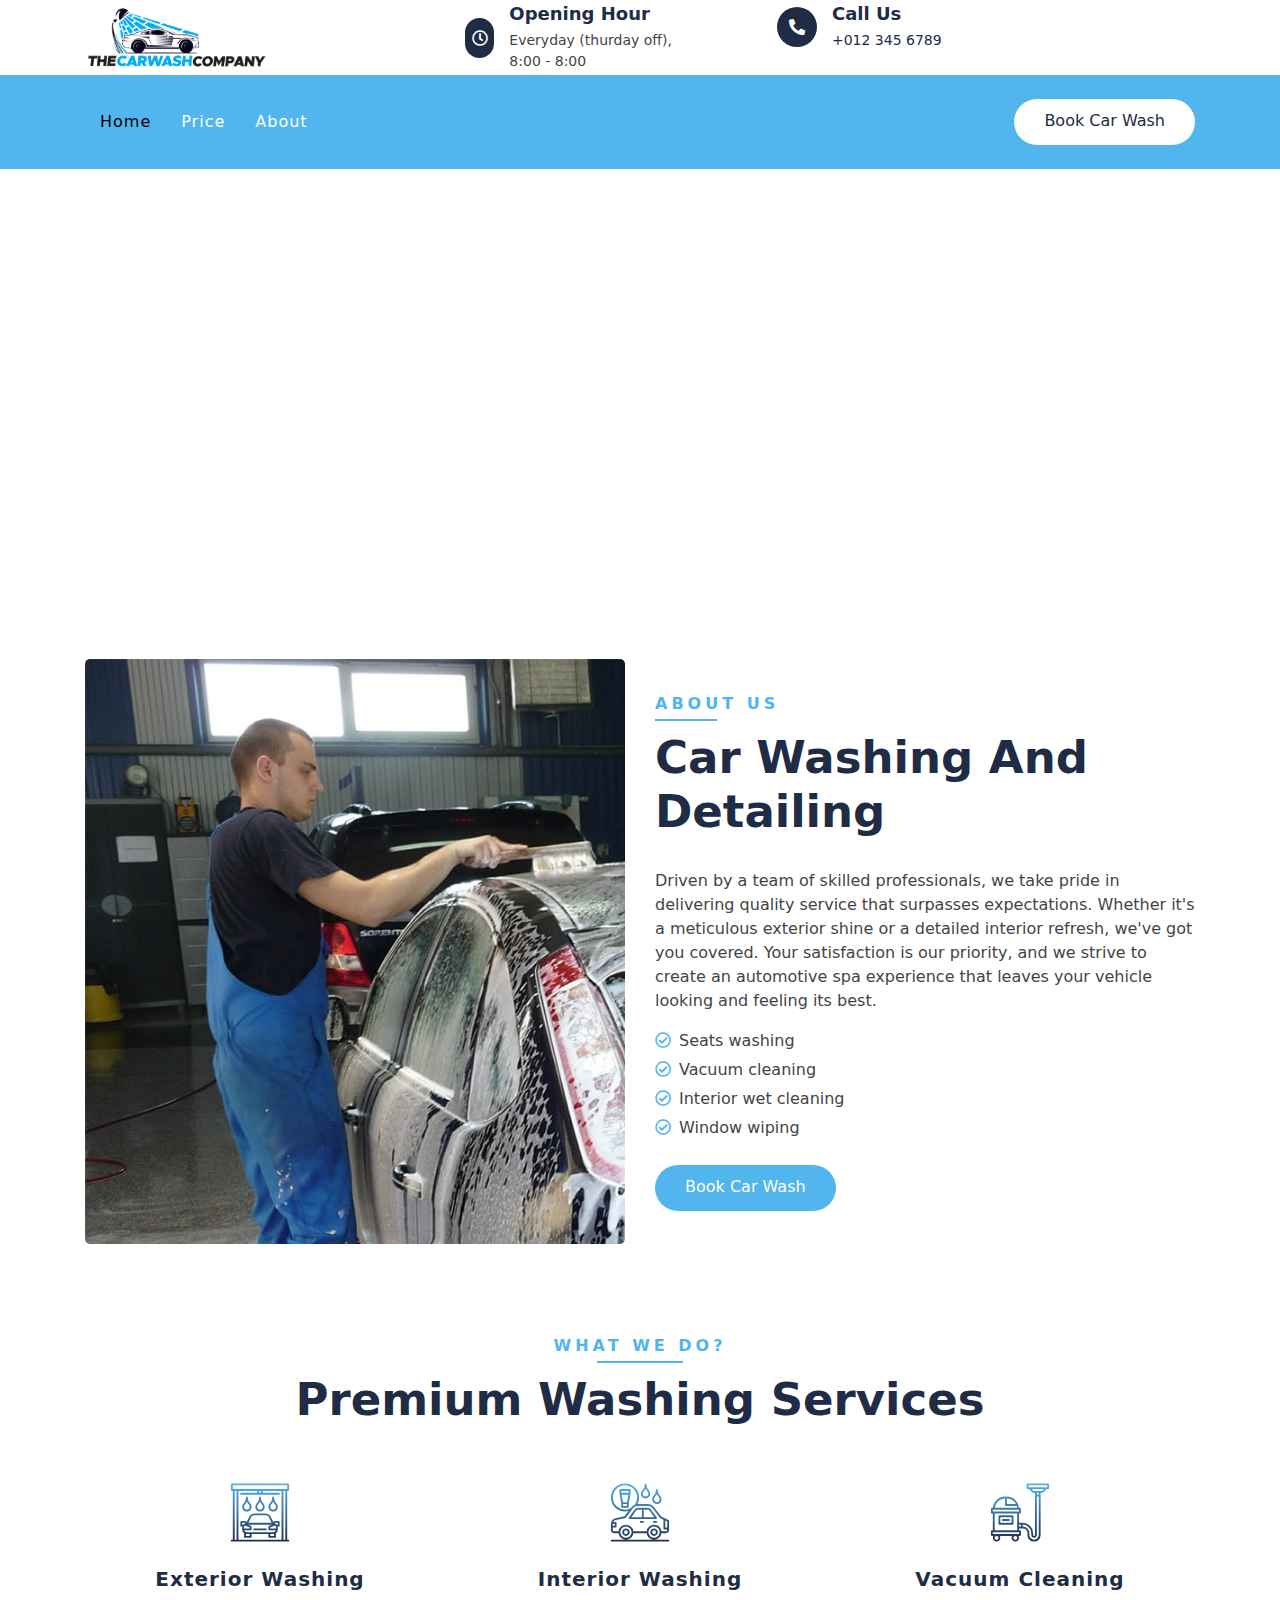
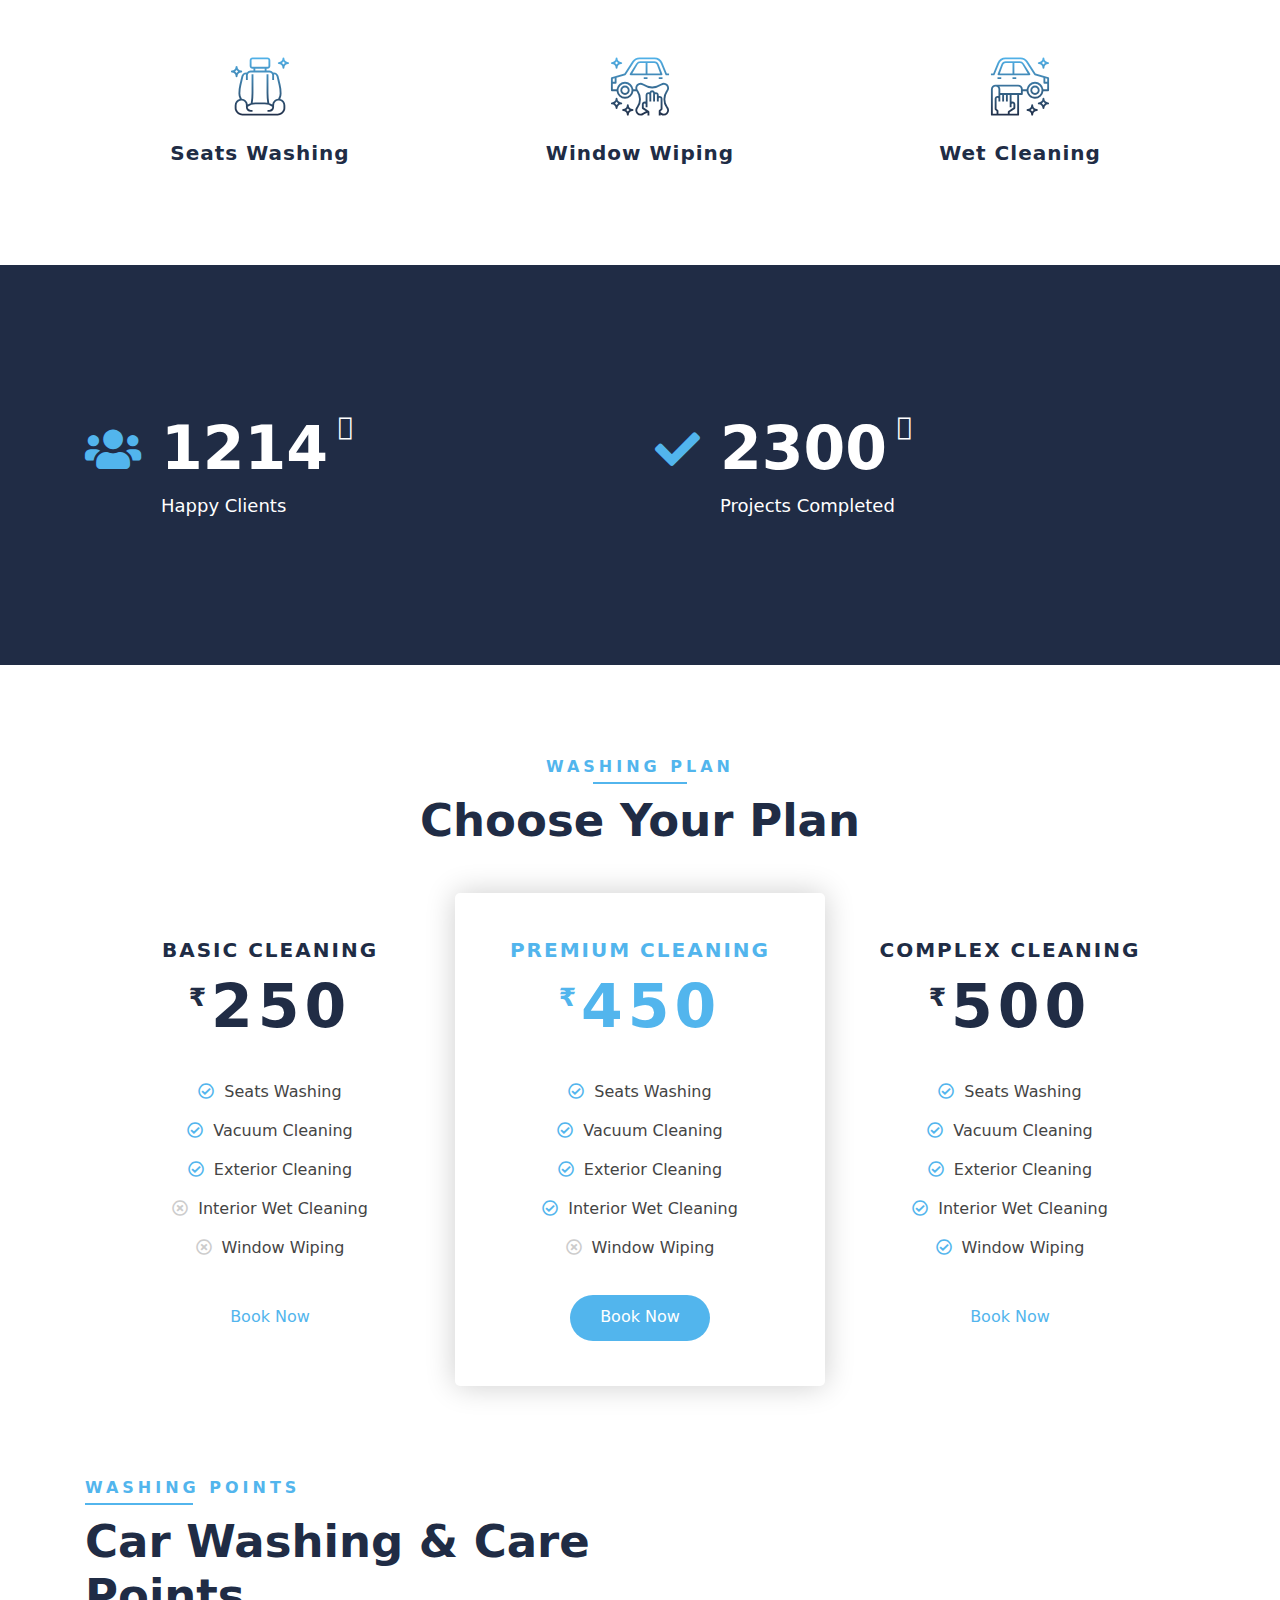
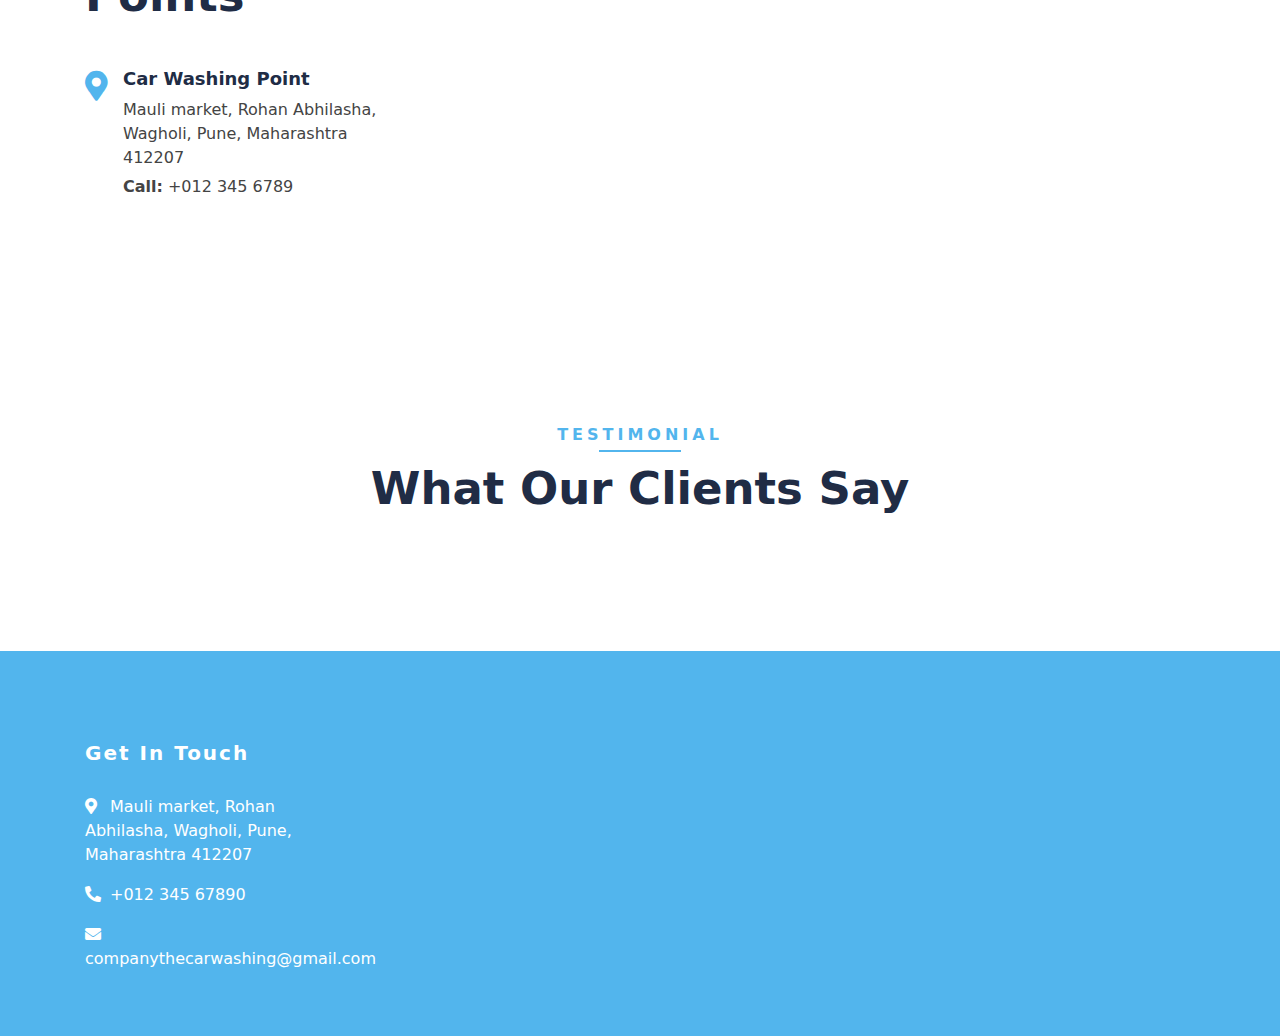
==== commit 6f1e6b14: "Changes in customer and project" ====
--- a/index.html
+++ b/index.html
@@ -341,7 +341,7 @@
             <div class="facts-item">
               <i class="fa fa-users"></i>
               <div class="facts-text">
-                <h3 data-toggle="counter-up">1500</h3>
+                <h3 data-toggle="counter-up">1214</h3>
                 <p>Happy Clients</p>
               </div>
             </div>
@@ -350,7 +350,7 @@
             <div class="facts-item">
               <i class="fa fa-check"></i>
               <div class="facts-text">
-                <h3 data-toggle="counter-up">5000</h3>
+                <h3 data-toggle="counter-up">2300</h3>
                 <p>Projects Completed</p>
               </div>
             </div>
